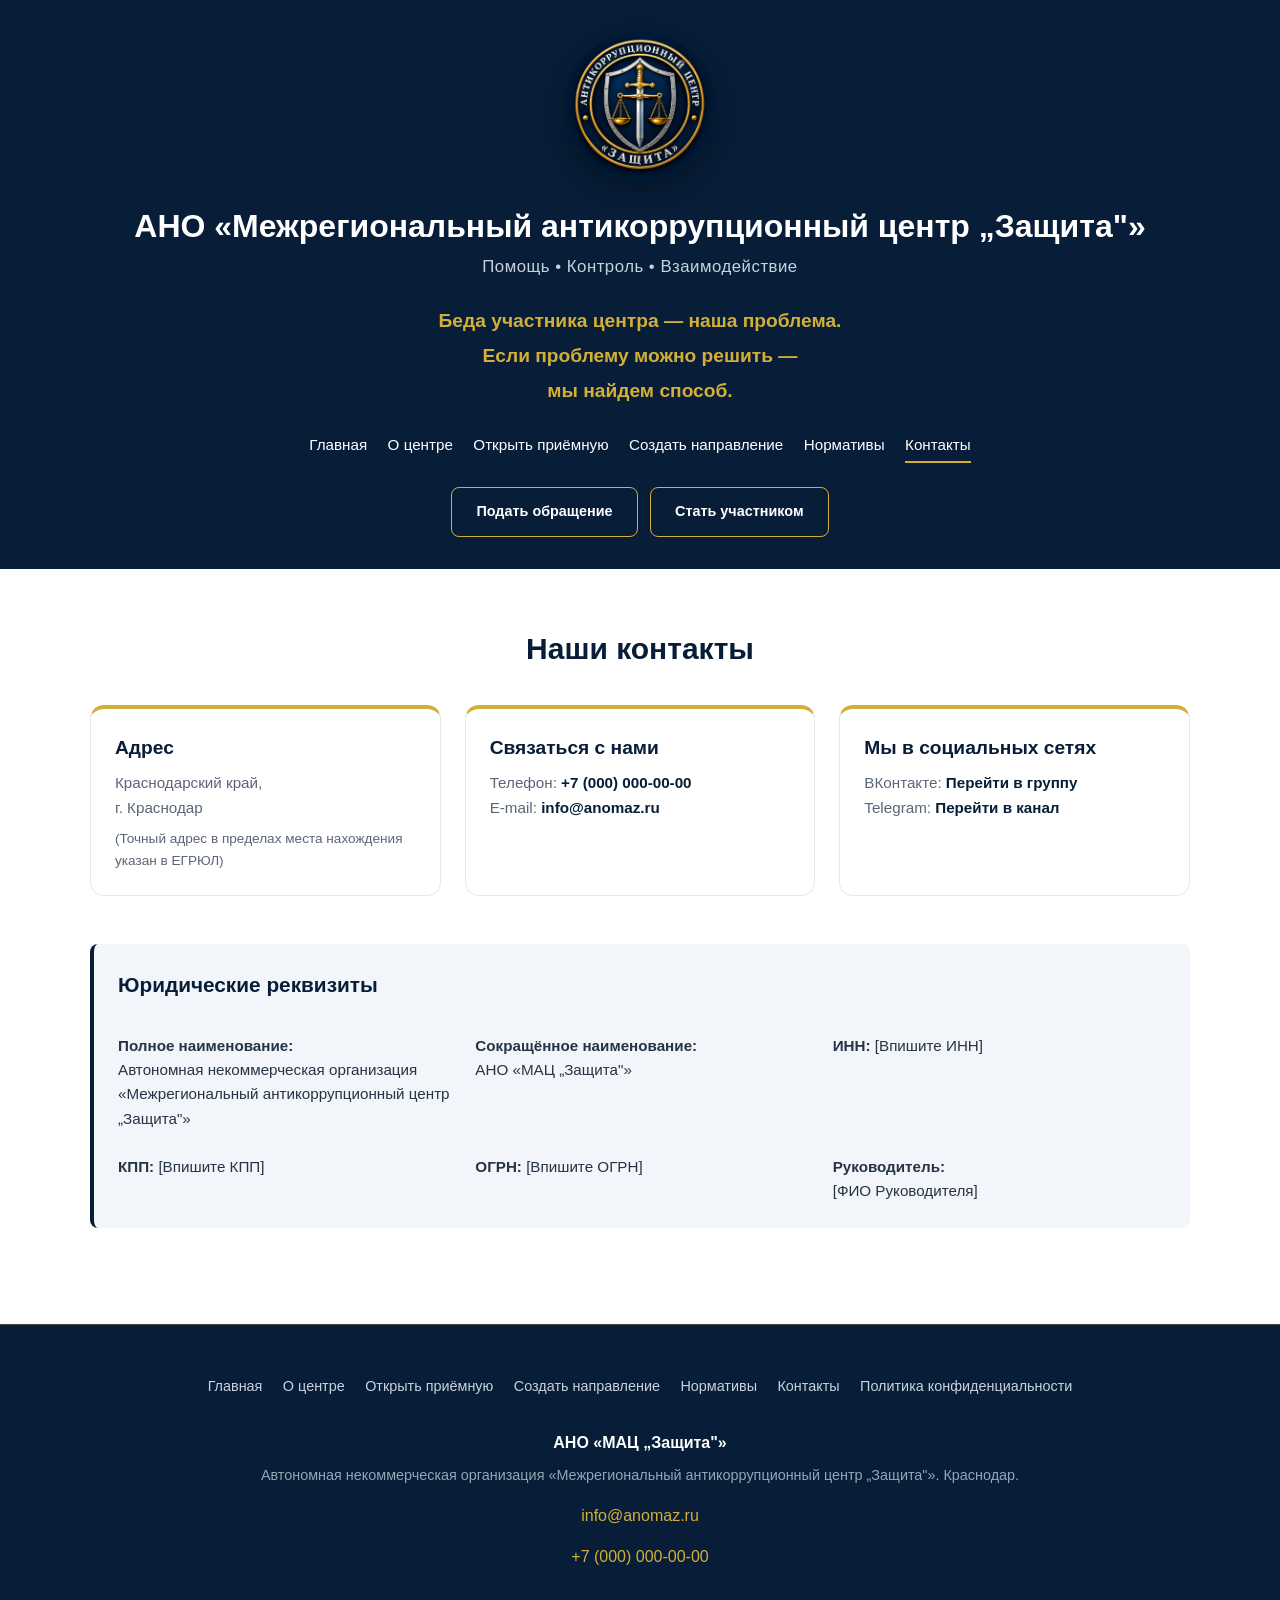
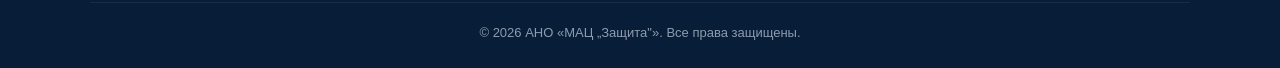
==== kontakty.html @ f3a68a27 "обновление сайта" ====
<!DOCTYPE html>
<html lang="ru">
<head>
  <meta charset="UTF-8">
  <meta name="viewport" content="width=device-width, initial-scale=1.0">
  <title>Контакты — АНО «МАЦ „Защита"»</title>
  <link rel="stylesheet" href="style.css">
</head>
<body>
  <div id="header-container"></div>

  <section class="section section-white">
    <div class="container">
      <h2 class="section-title">Наши контакты</h2>
      
      <div class="grid-trust">
        <div class="trust-card">
          <h3>Адрес</h3>
          <p>Краснодарский край,<br>г. Краснодар</p>
          <p style="font-size: 0.85rem; color: var(--text-muted); margin-top: 0.5rem;">(Точный адрес в пределах места нахождения указан в ЕГРЮЛ)</p>
        </div>
        <div class="trust-card">
          <h3>Связаться с нами</h3>
          <p>Телефон: <a href="tel:+70000000000" style="color: var(--primary-dark); font-weight: bold; text-decoration: none;">+7 (000) 000-00-00</a></p>
          <p>E-mail: <a href="mailto:info@anomaz.ru" style="color: var(--primary-dark); font-weight: bold; text-decoration: none;">info@anomaz.ru</a></p>
        </div>
        <div class="trust-card">
          <h3>Мы в социальных сетях</h3>
          <p>ВКонтакте: <a href="https://vk.com/ВАШЕ_СООБЩЕСТВО" target="_blank" style="color: var(--primary-dark); font-weight: bold; text-decoration: none;">Перейти в группу</a></p>
          <p>Telegram: <a href="https://t.me/ВАШ_КАНАЛ" target="_blank" style="color: var(--primary-dark); font-weight: bold; text-decoration: none;">Перейти в канал</a></p>
        </div>
      </div>

      <div class="law-box" style="margin-top: 3rem;">
        <h3 style="color: var(--primary-dark); font-size: 1.3rem; margin-top: 0; margin-bottom: 1.5rem;">Юридические реквизиты</h3>
        <div class="grid-trust">
          <p style="margin: 0; font-size: 0.95rem; color: var(--text-main);"><strong>Полное наименование:</strong><br>Автономная некоммерческая организация «Межрегиональный антикоррупционный центр „Защита"»</p>
          <p style="margin: 0; font-size: 0.95rem; color: var(--text-main);"><strong>Сокращённое наименование:</strong><br>АНО «МАЦ „Защита"»</p>
          <p style="margin: 0; font-size: 0.95rem; color: var(--text-main);"><strong>ИНН:</strong> [Впишите ИНН]</p>
          <p style="margin: 0; font-size: 0.95rem; color: var(--text-main);"><strong>КПП:</strong> [Впишите КПП]</p>
          <p style="margin: 0; font-size: 0.95rem; color: var(--text-main);"><strong>ОГРН:</strong> [Впишите ОГРН]</p>
          <p style="margin: 0; font-size: 0.95rem; color: var(--text-main);"><strong>Руководитель:</strong><br>[ФИО Руководителя]</p>
        </div>
      </div>
    </div>
  </section>

  <div id="footer-container"></div>
  <script src="script.js"></script>
</body>
</html>
---- style.css ----
:root { 
  --primary-dark: #071D38; 
  --accent-gold: #D4AF37; 
  --bg-light: #F2F5F9; 
  --text-main: #263445; 
  --text-muted: #5A6678; 
  --white: #FFFFFF; 
  --border-gray: #E3E9F2; 
}
* { box-sizing: border-box; }
body { margin: 0; font-family: Arial, sans-serif; color: var(--text-main); line-height: 1.6; background: var(--white); }

/* ШАПКА */
.site-header { background: var(--primary-dark); color: var(--white); padding: 2rem 1rem 1.5rem; text-align: center; }
.site-header img { height: 150px; width: auto; display: inline-block; border-radius: 50%; box-shadow: 0 8px 24px rgba(0,0,0,0.3); }
.site-title { font-size: 2rem; font-weight: bold; margin: 1rem 0 0.5rem; line-height: 1.25; }
.site-subtitle { color: #C7D2E0; font-size: 1.05rem; margin: 0 0 1.5rem 0; letter-spacing: 0.5px; }
.header-slogan { font-size: 1.2rem; font-weight: bold; color: var(--accent-gold); margin: 0; line-height: 1.8; }
.header-slogan span { display: block; }

/* МЕНЮ */
.main-nav { background: var(--primary-dark); padding: 0 1rem 1.25rem; text-align: center; }
.main-nav a { display: inline-block; color: var(--white); text-decoration: none; margin: 0 0.5rem; font-size: 0.95rem; padding-bottom: 4px; border-bottom: 2px solid transparent; transition: color 0.2s; }
.main-nav a:hover { color: var(--accent-gold); }
.main-nav a.active { border-bottom-color: var(--accent-gold); }

/* КНОПКИ В ШАПКЕ */
.cta-buttons { background: var(--primary-dark); padding: 0 1rem 1.75rem; text-align: center; }
.cta-btn { display: inline-block; border: 1.5px solid var(--accent-gold); color: var(--white); padding: 0.75rem 1.5rem; border-radius: 0.5rem; text-decoration: none; font-weight: bold; font-size: 0.9rem; margin: 0.25rem; transition: all 0.2s; background: transparent; }
.cta-btn:hover { background: var(--accent-gold); color: var(--primary-dark); }

/* СЕКЦИИ */
.section { padding: 3.5rem 1rem; }
.section-light { background: var(--bg-light); }
.section-white { background: var(--white); }
.section-dark { background: var(--primary-dark); color: var(--white); }
.container { max-width: 1100px; margin: 0 auto; }
.container-narrow { max-width: 850px; margin: 0 auto; }
.container-wide { max-width: 1000px; margin: 0 auto; }
.section-title { color: var(--primary-dark); font-size: 1.875rem; margin: 0 0 1rem; text-align: center; }
.section-subtitle { text-align: center; color: var(--text-muted); font-size: 1rem; margin: 0 0 2.5rem; max-width: 700px; margin-left: auto; margin-right: auto; }

/* ТЕКСТОВЫЕ БЛОКИ */
.law-box { background: var(--bg-light); border-left: 4px solid var(--primary-dark); padding: 1.5rem; border-radius: 0.5rem; margin-bottom: 2.5rem; text-align: left; }
.law-label { font-size: 0.85rem; color: var(--primary-dark); font-weight: bold; margin-bottom: 0.5rem; text-transform: uppercase; letter-spacing: 1px; }
.law-text { font-size: 1rem; color: var(--text-muted); margin: 0; font-style: italic; }
.text-block-left { text-align: left; margin-bottom: 2.5rem; }
.text-block-left h3 { color: var(--primary-dark); font-size: 1.3rem; margin-bottom: 1rem; }
.text-block-left p { font-size: 1rem; color: var(--text-muted); margin-bottom: 1rem; }
.text-block-left ul { font-size: 1rem; color: var(--text-muted); padding-left: 1.5rem; line-height: 1.7; margin-bottom: 1.5rem; }
.manifest-quote { background: var(--primary-dark); color: var(--white); padding: 2rem; border-radius: 0.5rem; border-left: 4px solid var(--accent-gold); box-shadow: 0 4px 15px rgba(7,29,56,0.1); }
.manifest-quote p { font-size: 1.15rem; font-weight: bold; margin: 0; line-height: 1.7; font-style: italic; }

/* КАРТОЧКИ */
.grid-trust { display: grid; grid-template-columns: repeat(auto-fit, minmax(280px, 1fr)); gap: 1.5rem; margin-top: 2rem; }
.trust-card { background: var(--white); border: 1px solid var(--border-gray); border-radius: 0.875rem; padding: 1.5rem; text-align: left; border-top: 4px solid var(--accent-gold); }
.trust-card h3 { color: var(--primary-dark); font-size: 1.2rem; margin: 0 0 0.5rem; }
.trust-card p { font-size: 0.95rem; color: var(--text-muted); margin: 0; }

/* ДИАЛОГ С ВЛАСТЬЮ */
.grid-guarantees { display: grid; grid-template-columns: repeat(auto-fit, minmax(250px, 1fr)); gap: 1.5rem; text-align: left; margin-top: 2rem; }
.guarantee-card { background: rgba(255,255,255,0.05); padding: 1.5rem; border-radius: 0.75rem; border-left: 3px solid var(--accent-gold); }
.guarantee-card h3 { color: var(--accent-gold); font-size: 1.1rem; margin-bottom: 0.5rem; }
.guarantee-card p { font-size: 0.9rem; opacity: 0.9; margin: 0; }

/* ВАМ К НАМ */
.vam-k-nam-box { background: var(--primary-dark); color: var(--white); border-radius: 1rem; padding: 3rem 2rem; text-align: center; box-shadow: 0 10px 30px rgba(7,29,56,0.15); }
.vam-k-nam-box h2 { color: var(--white); font-size: 1.8rem; margin-top: 0; margin-bottom: 1.5rem; }
.vam-k-nam-questions { font-size: 1.1rem; opacity: 0.9; margin-bottom: 2rem; line-height: 1.7; }
.vam-k-nam-answer { background: rgba(212, 175, 55, 0.1); border: 1px solid var(--accent-gold); border-radius: 0.75rem; padding: 1.5rem; margin-bottom: 2rem; text-align: left; }
.vam-k-nam-answer strong { color: var(--accent-gold); font-size: 1.3rem; display: block; margin-bottom: 0.5rem; text-align: center; }
.vam-k-nam-answer p { font-size: 1.05rem; margin: 0; }
.btn-gold-big { display: inline-block; background: var(--accent-gold); color: var(--primary-dark); padding: 1rem 2.5rem; border-radius: 0.5rem; text-decoration: none; font-weight: bold; font-size: 1.1rem; transition: background 0.2s; }
.btn-gold-big:hover { background: #e6c14a; }

/* CTA ВНИЗУ */
.hero-cta { background: var(--primary-dark); color: var(--white); padding: 3.5rem 1rem; text-align: center; }
.hero-cta h2 { margin: 0 0 0.875rem; font-size: 1.75rem; }
.hero-cta p { opacity: 0.9; max-width: 640px; margin: 0 auto 1.75rem; font-size: 1.1rem; }
.big-btn { display: inline-block; background: var(--accent-gold); color: var(--primary-dark); padding: 0.9375rem 2rem; border-radius: 0.5rem; text-decoration: none; font-weight: bold; font-size: 1.0625rem; transition: background 0.2s; }
.big-btn:hover { background: #e6c14a; }

/* ФОРМЫ */
.form-box { background: var(--white); border: 1px solid var(--border-gray); border-radius: 1rem; padding: 2.5rem 2rem; box-shadow: 0 8px 30px rgba(7, 29, 56, 0.05); max-width: 800px; margin: 0 auto; }
.form-row { display: flex; gap: 1rem; flex-wrap: wrap; }
.form-group { margin-bottom: 1.5rem; flex: 1 1 100%; }
.form-group.half { flex: 1 1 calc(50% - 0.5rem); min-width: 250px; }
.form-group label { display: block; font-weight: bold; margin-bottom: 0.5rem; color: var(--primary-dark); font-size: 0.95rem; }
.form-group input, .form-group select, .form-group textarea { width: 100%; padding: 0.875rem; border: 1px solid var(--border-gray); border-radius: 0.5rem; font-family: inherit; font-size: 1rem; background-color: var(--white); }
.form-group input:focus, .form-group textarea:focus, .form-group select:focus { outline: none; border-color: var(--accent-gold); box-shadow: 0 0 0 2px rgba(212, 175, 55, 0.2); }
.form-group textarea { min-height: 120px; resize: vertical; }
.checkbox-group { display: flex; align-items: flex-start; gap: 0.75rem; margin-bottom: 1.5rem; font-size: 0.85rem; color: var(--text-muted); }
.checkbox-group input { margin-top: 0.25rem; width: auto; cursor: pointer; }
.submit-btn { display: inline-block; width: 100%; background: var(--accent-gold); color: var(--primary-dark); padding: 1rem; border: none; border-radius: 0.5rem; font-weight: bold; font-size: 1.1rem; cursor: pointer; transition: background 0.2s; }
.submit-btn:hover { background: #e6c14a; }
.file-upload-wrapper { border: 2px dashed var(--accent-gold); border-radius: 0.5rem; padding: 1.5rem; text-align: center; background: #fafbfc; cursor: pointer; }
.file-upload-wrapper input[type="file"] { display: none; }
.file-upload-icon { font-size: 2rem; margin-bottom: 0.5rem; }
.file-upload-text { font-size: 0.95rem; color: var(--primary-dark); font-weight: bold; }
.file-name-display { margin-top: 1rem; font-size: 0.85rem; color: var(--text-main); font-weight: bold; }

/* НОРМАТИВЫ */
.doc-group-title { color: var(--primary-dark); font-size: 1.4rem; margin: 2.5rem 0 1rem; border-bottom: 2px solid var(--accent-gold); padding-bottom: 0.5rem; }
.doc-item { background: var(--white); border: 1px solid var(--border-gray); border-radius: 0.5rem; padding: 1.25rem; margin-bottom: 1rem; display: flex; gap: 1rem; align-items: flex-start; }
.doc-num { background: var(--primary-dark); color: var(--accent-gold); font-weight: bold; font-size: 0.9rem; width: 32px; height: 32px; border-radius: 50%; display: flex; align-items: center; justify-content: center; flex-shrink: 0; margin-top: 2px; }
.doc-content { flex-grow: 1; }
.doc-title { color: var(--primary-dark); font-weight: bold; font-size: 1.05rem; margin-bottom: 0.25rem; }
.doc-title a { color: var(--primary-dark); text-decoration: none; border-bottom: 1px dashed var(--accent-gold); }
.doc-desc { font-size: 0.9rem; color: var(--text-muted); margin: 0; }
.pdf-icon { display: inline-block; background: #e74c3c; color: white; font-size: 0.7rem; padding: 2px 6px; border-radius: 3px; font-weight: bold; margin-right: 8px; }

/* ПОДВАЛ */
.site-footer { background: var(--primary-dark); color: #C7D2E0; padding: 3rem 1rem 1.5rem; border-top: 1px solid rgba(212, 175, 55, 0.3); }
.footer-nav { text-align: center; margin-bottom: 2rem; }
.footer-nav a { color: #C7D2E0; text-decoration: none; font-size: 0.9rem; margin: 0 0.5rem; transition: color 0.2s; }
.footer-nav a:hover { color: var(--accent-gold); }
.contact-info { text-align: center; }
.org-name { font-weight: bold; font-size: 1rem; color: var(--white); margin-bottom: 0.5rem; }
.contact-info a { color: var(--accent-gold); text-decoration: none; }
.copyright { border-top: 1px solid rgba(255,255,255,0.1); padding-top: 1.25rem; margin-top: 2rem; font-size: 0.8125rem; opacity: 0.7; text-align: center; }

/* АДАПТИВ */
@media (max-width: 768px) {
  .site-header img { height: 110px; }
  .site-title { font-size: 1.5rem; }
  .header-slogan { font-size: 1.05rem; }
  .main-nav a { margin: 0 0.4rem; font-size: 0.85rem; }
  .form-box { padding: 1.5rem; }
  .form-group.half { flex: 1 1 100%; }
}
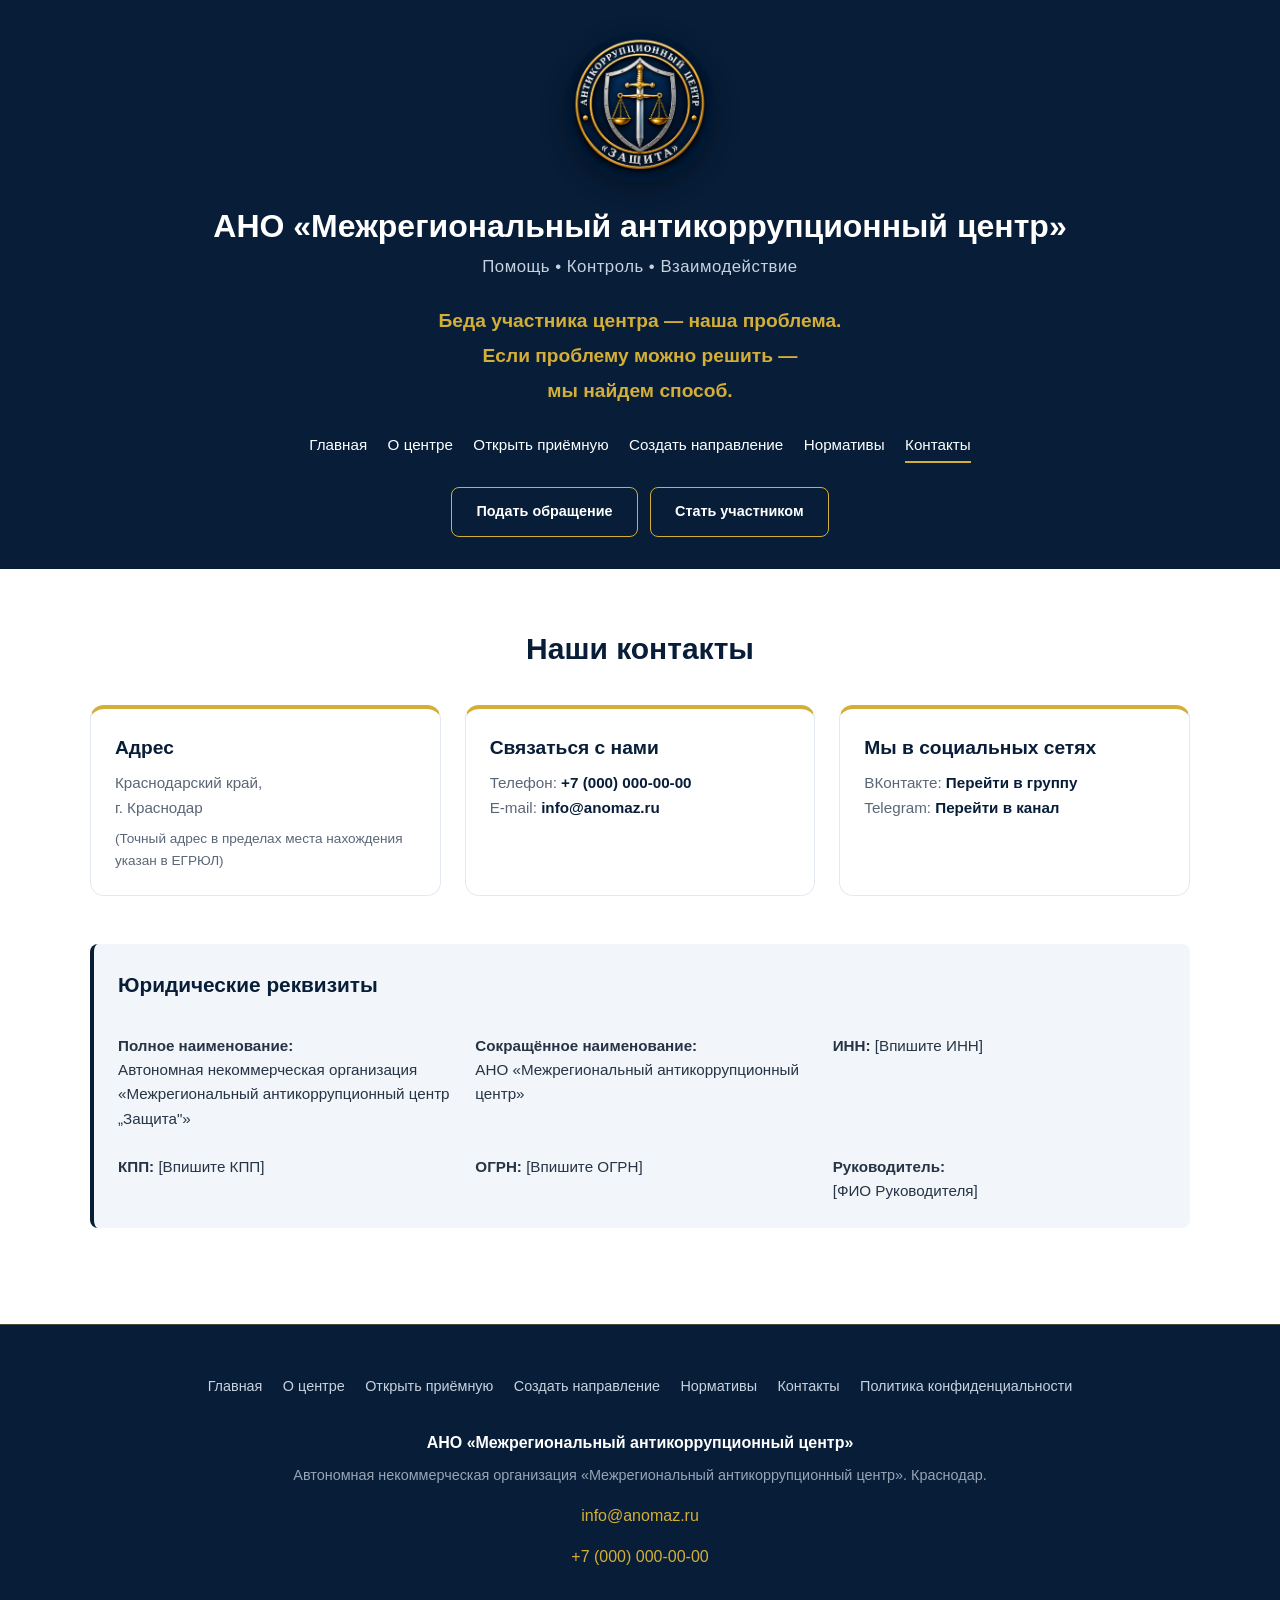
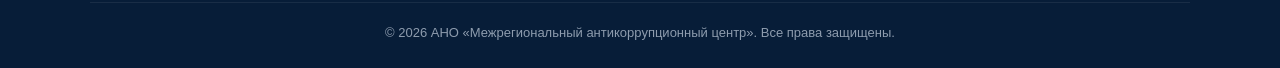
==== commit d04b61dc: "смена названия" ====
--- a/kontakty.html
+++ b/kontakty.html
@@ -3,7 +3,7 @@
 <head>
   <meta charset="UTF-8">
   <meta name="viewport" content="width=device-width, initial-scale=1.0">
-  <title>Контакты — АНО «МАЦ „Защита"»</title>
+  <title>Контакты — АНО «Межрегиональный антикоррупционный центр»</title>
   <link rel="stylesheet" href="style.css">
 </head>
 <body>
@@ -35,7 +35,7 @@
         <h3 style="color: var(--primary-dark); font-size: 1.3rem; margin-top: 0; margin-bottom: 1.5rem;">Юридические реквизиты</h3>
         <div class="grid-trust">
           <p style="margin: 0; font-size: 0.95rem; color: var(--text-main);"><strong>Полное наименование:</strong><br>Автономная некоммерческая организация «Межрегиональный антикоррупционный центр „Защита"»</p>
-          <p style="margin: 0; font-size: 0.95rem; color: var(--text-main);"><strong>Сокращённое наименование:</strong><br>АНО «МАЦ „Защита"»</p>
+          <p style="margin: 0; font-size: 0.95rem; color: var(--text-main);"><strong>Сокращённое наименование:</strong><br>АНО «Межрегиональный антикоррупционный центр»</p>
           <p style="margin: 0; font-size: 0.95rem; color: var(--text-main);"><strong>ИНН:</strong> [Впишите ИНН]</p>
           <p style="margin: 0; font-size: 0.95rem; color: var(--text-main);"><strong>КПП:</strong> [Впишите КПП]</p>
           <p style="margin: 0; font-size: 0.95rem; color: var(--text-main);"><strong>ОГРН:</strong> [Впишите ОГРН]</p>
